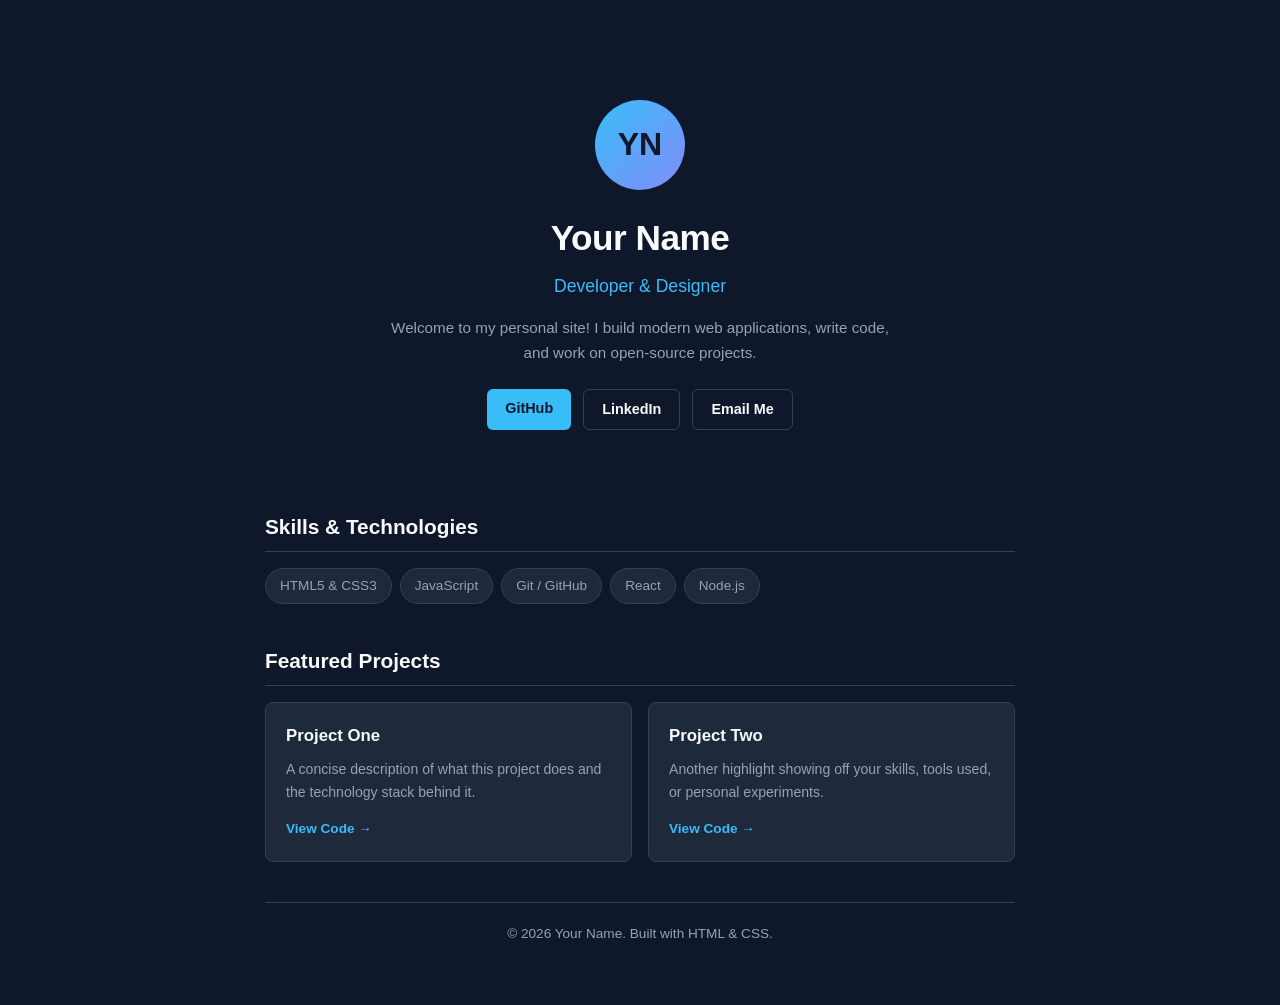
==== index.html @ 64de98b6 "Add initial HTML structure for personal website This file contains the complete HTML structure for a" ====
<!DOCTYPE html>
<html lang="en">
<head>
    <meta charset="UTF-8">
    <meta name="viewport" content="width=device-width, initial-scale=1.0">
    <title>Your Name | Personal Website</title>
    <style>
        /* Modern CSS Reset & Design Tokens */
        :root {
            --bg-color: #0f172a;
            --card-bg: #1e293b;
            --text-main: #f8fafc;
            --text-muted: #94a3b8;
            --accent: #38bdf8;
            --accent-hover: #0284c7;
            --border: #334155;
        }

        * {
            box-sizing: border-box;
            margin: 0;
            padding: 0;
        }

        body {
            font-family: -apple-system, BlinkMacSystemFont, 'Segoe UI', Roboto, Helvetica, Arial, sans-serif;
            background-color: var(--bg-color);
            color: var(--text-main);
            line-height: 1.6;
            padding: 20px;
        }

        .container {
            max-width: 750px;
            margin: 40px auto;
        }

        /* Hero Header */
        header {
            text-align: center;
            padding: 40px 0;
        }

        .avatar {
            width: 90px;
            height: 90px;
            border-radius: 50%;
            background: linear-gradient(135deg, #38bdf8, #818cf8);
            margin: 0 auto 20px;
            display: flex;
            align-items: center;
            justify-content: center;
            font-size: 32px;
            font-weight: bold;
            color: #0f172a;
        }

        h1 {
            font-size: 2.2rem;
            margin-bottom: 6px;
            letter-spacing: -0.5px;
        }

        .tagline {
            color: var(--accent);
            font-size: 1.1rem;
            margin-bottom: 16px;
            font-weight: 500;
        }

        .bio {
            color: var(--text-muted);
            max-width: 500px;
            margin: 0 auto 24px;
            font-size: 0.95rem;
        }

        .social-links {
            display: flex;
            gap: 12px;
            justify-content: center;
            margin-bottom: 40px;
        }

        .btn {
            display: inline-block;
            padding: 8px 18px;
            border-radius: 6px;
            text-decoration: none;
            font-weight: 600;
            font-size: 0.9rem;
            transition: all 0.2s ease;
        }

        .btn-primary {
            background-color: var(--accent);
            color: #0f172a;
        }

        .btn-primary:hover {
            background-color: var(--accent-hover);
        }

        .btn-outline {
            border: 1px solid var(--border);
            color: var(--text-main);
        }

        .btn-outline:hover {
            border-color: var(--accent);
            color: var(--accent);
        }

        /* Content Sections */
        section {
            margin-bottom: 40px;
        }

        h2 {
            font-size: 1.3rem;
            margin-bottom: 16px;
            border-bottom: 1px solid var(--border);
            padding-bottom: 8px;
            color: var(--text-main);
        }

        /* Skills Pill Layout */
        .skills-grid {
            display: flex;
            flex-wrap: wrap;
            gap: 8px;
        }

        .skill-pill {
            background-color: var(--card-bg);
            border: 1px solid var(--border);
            padding: 6px 14px;
            border-radius: 20px;
            font-size: 0.85rem;
            color: var(--text-muted);
        }

        /* Projects Grid */
        .projects-grid {
            display: grid;
            grid-template-columns: repeat(auto-fit, minmax(220px, 1fr));
            gap: 16px;
        }

        .project-card {
            background-color: var(--card-bg);
            border: 1px solid var(--border);
            border-radius: 8px;
            padding: 20px;
            transition: transform 0.2s ease;
        }

        .project-card:hover {
            transform: translateY(-2px);
            border-color: var(--accent);
        }

        .project-card h3 {
            font-size: 1.05rem;
            margin-bottom: 8px;
        }

        .project-card p {
            font-size: 0.88rem;
            color: var(--text-muted);
            margin-bottom: 12px;
        }

        .project-card a {
            color: var(--accent);
            text-decoration: none;
            font-size: 0.85rem;
            font-weight: 600;
        }

        /* Footer */
        footer {
            text-align: center;
            padding-top: 20px;
            border-top: 1px solid var(--border);
            color: var(--text-muted);
            font-size: 0.85rem;
        }
    </style>
</head>
<body>

    <div class="container">
        <!-- Header Section -->
        <header>
            <div class="avatar">YN</div>
            <h1>Your Name</h1>
            <p class="tagline">Developer & Designer</p>
            <p class="bio">Welcome to my personal site! I build modern web applications, write code, and work on open-source projects.</p>
            
            <div class="social-links">
                <a href="https://github.com/your-username" class="btn btn-primary" target="_blank">GitHub</a>
                <a href="https://linkedin.com/in/your-profile" class="btn btn-outline" target="_blank">LinkedIn</a>
                <a href="mailto:your.email@example.com" class="btn btn-outline">Email Me</a>
            </div>
        </header>

        <!-- Skills Section -->
        <section>
            <h2>Skills & Technologies</h2>
            <div class="skills-grid">
                <span class="skill-pill">HTML5 & CSS3</span>
                <span class="skill-pill">JavaScript</span>
                <span class="skill-pill">Git / GitHub</span>
                <span class="skill-pill">React</span>
                <span class="skill-pill">Node.js</span>
            </div>
        </section>

        <!-- Projects Section -->
        <section>
            <h2>Featured Projects</h2>
            <div class="projects-grid">
                <div class="project-card">
                    <h3>Project One</h3>
                    <p>A concise description of what this project does and the technology stack behind it.</p>
                    <a href="https://github.com" target="_blank">View Code &rarr;</a>
                </div>
                <div class="project-card">
                    <h3>Project Two</h3>
                    <p>Another highlight showing off your skills, tools used, or personal experiments.</p>
                    <a href="https://github.com" target="_blank">View Code &rarr;</a>
                </div>
            </div>
        </section>

        <!-- Footer -->
        <footer>
            <p>&copy; 2026 Your Name. Built with HTML & CSS.</p>
        </footer>
    </div>

</body>
</html>
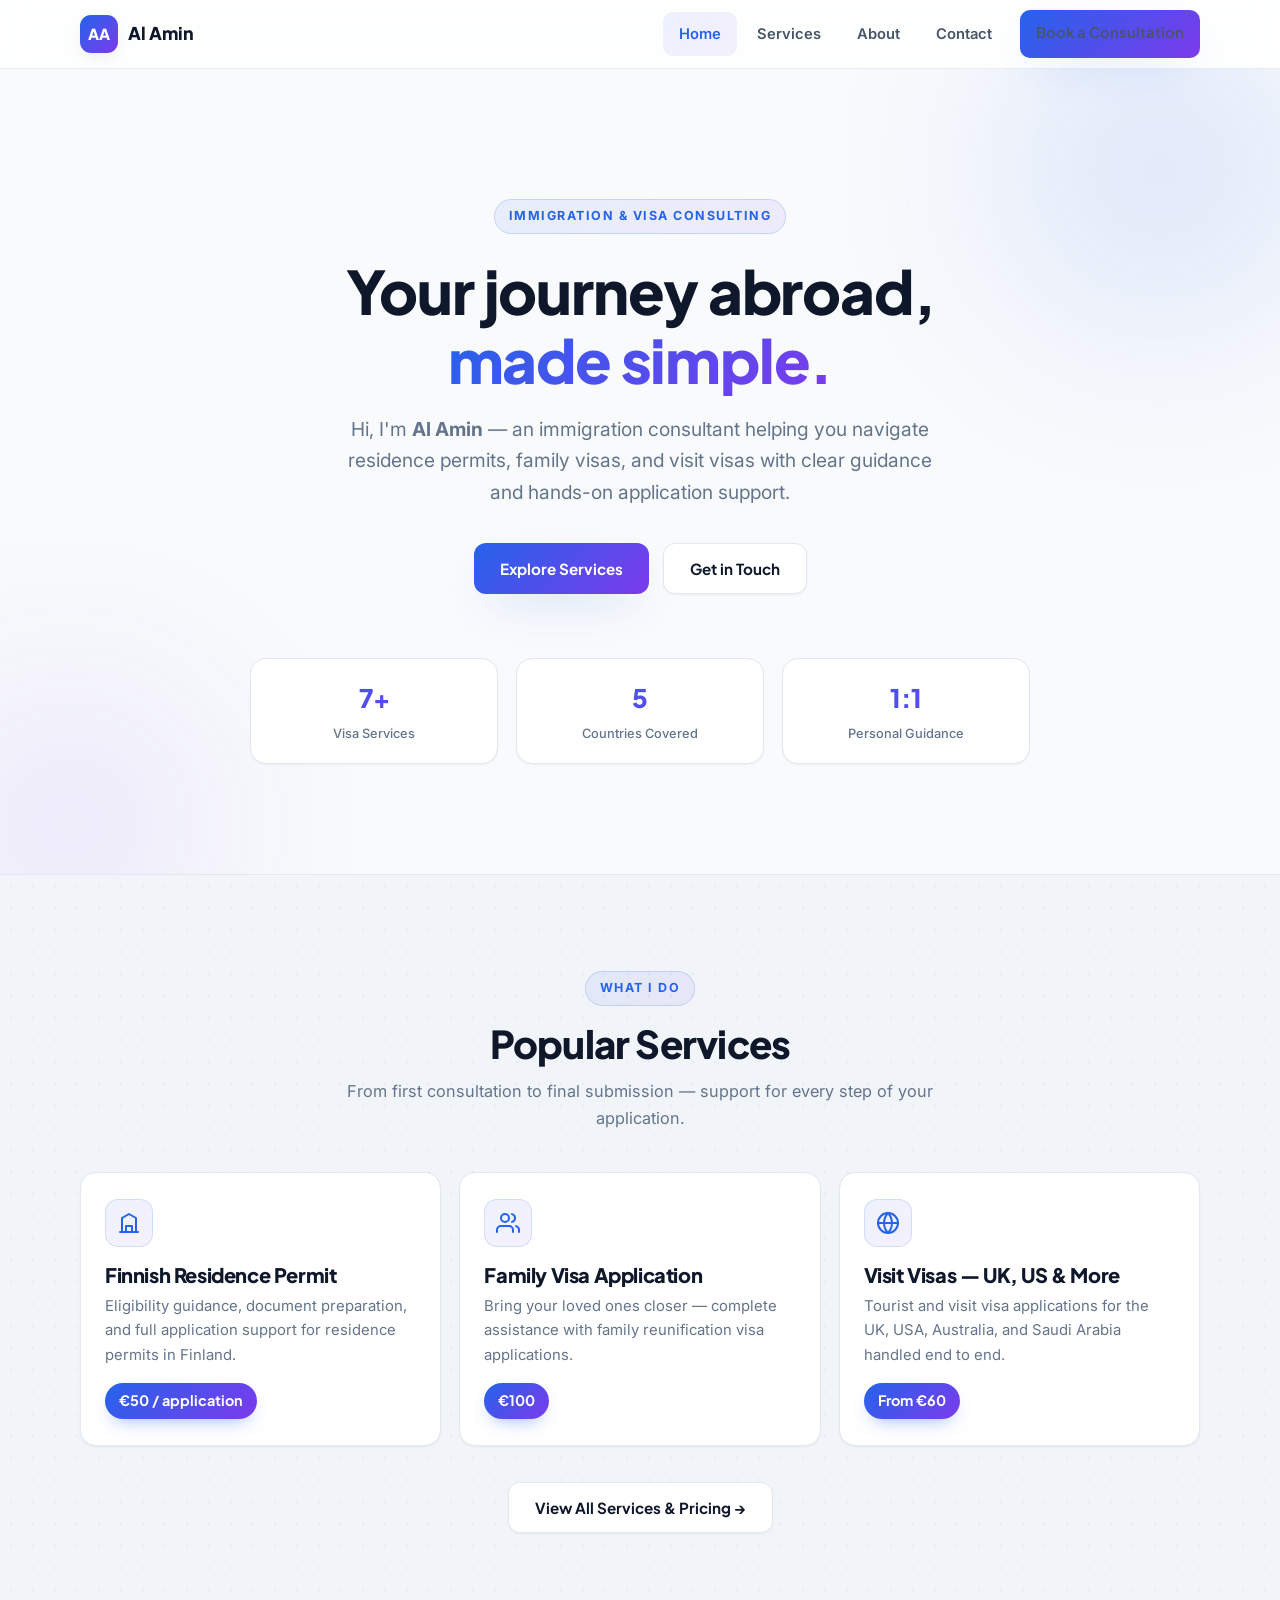
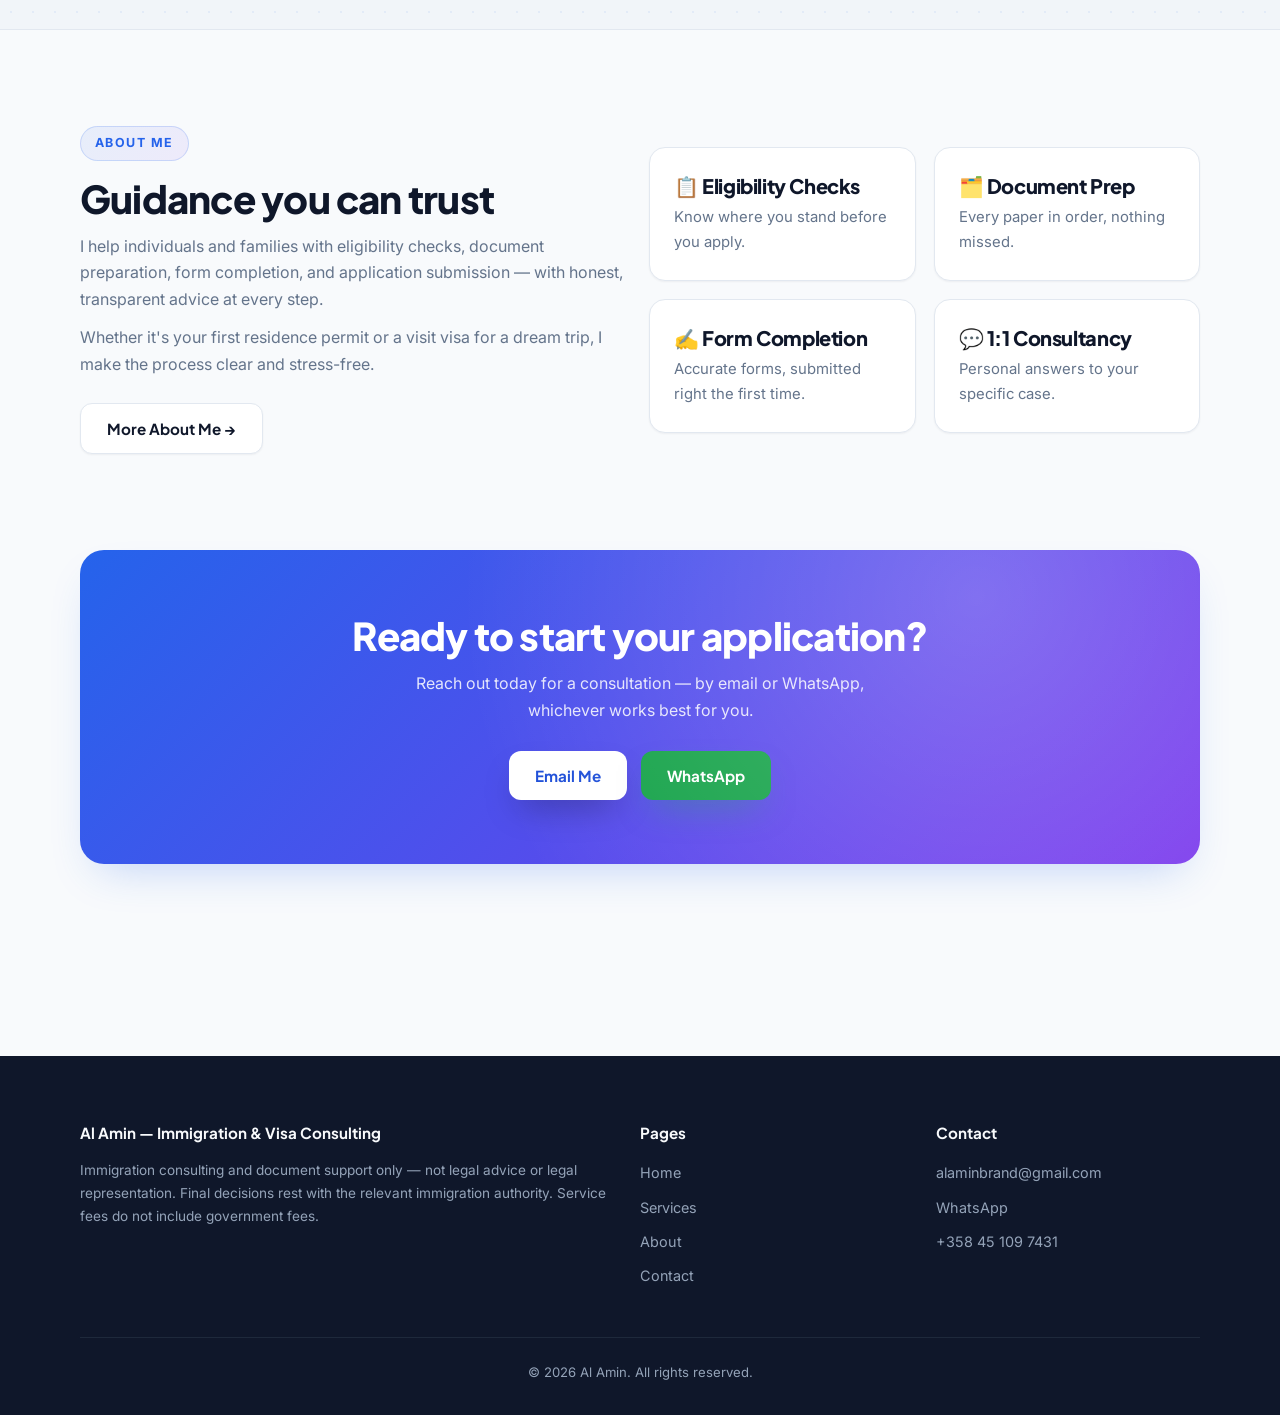
==== commit 7b6c9563: "Add contact and services pages with corresponding styles and script" ====
--- a/index.html
+++ b/index.html
@@ -3,242 +3,169 @@
 <head>
     <meta charset="UTF-8">
     <meta name="viewport" content="width=device-width, initial-scale=1.0">
-    <title>Your Name | Personal Website</title>
-    <style>
-        /* Modern CSS Reset & Design Tokens */
-        :root {
-            --bg-color: #0f172a;
-            --card-bg: #1e293b;
-            --text-main: #f8fafc;
-            --text-muted: #94a3b8;
-            --accent: #38bdf8;
-            --accent-hover: #0284c7;
-            --border: #334155;
-        }
-
-        * {
-            box-sizing: border-box;
-            margin: 0;
-            padding: 0;
-        }
-
-        body {
-            font-family: -apple-system, BlinkMacSystemFont, 'Segoe UI', Roboto, Helvetica, Arial, sans-serif;
-            background-color: var(--bg-color);
-            color: var(--text-main);
-            line-height: 1.6;
-            padding: 20px;
-        }
-
-        .container {
-            max-width: 750px;
-            margin: 40px auto;
-        }
-
-        /* Hero Header */
-        header {
-            text-align: center;
-            padding: 40px 0;
-        }
-
-        .avatar {
-            width: 90px;
-            height: 90px;
-            border-radius: 50%;
-            background: linear-gradient(135deg, #38bdf8, #818cf8);
-            margin: 0 auto 20px;
-            display: flex;
-            align-items: center;
-            justify-content: center;
-            font-size: 32px;
-            font-weight: bold;
-            color: #0f172a;
-        }
-
-        h1 {
-            font-size: 2.2rem;
-            margin-bottom: 6px;
-            letter-spacing: -0.5px;
-        }
-
-        .tagline {
-            color: var(--accent);
-            font-size: 1.1rem;
-            margin-bottom: 16px;
-            font-weight: 500;
-        }
-
-        .bio {
-            color: var(--text-muted);
-            max-width: 500px;
-            margin: 0 auto 24px;
-            font-size: 0.95rem;
-        }
-
-        .social-links {
-            display: flex;
-            gap: 12px;
-            justify-content: center;
-            margin-bottom: 40px;
-        }
-
-        .btn {
-            display: inline-block;
-            padding: 8px 18px;
-            border-radius: 6px;
-            text-decoration: none;
-            font-weight: 600;
-            font-size: 0.9rem;
-            transition: all 0.2s ease;
-        }
-
-        .btn-primary {
-            background-color: var(--accent);
-            color: #0f172a;
-        }
-
-        .btn-primary:hover {
-            background-color: var(--accent-hover);
-        }
-
-        .btn-outline {
-            border: 1px solid var(--border);
-            color: var(--text-main);
-        }
-
-        .btn-outline:hover {
-            border-color: var(--accent);
-            color: var(--accent);
-        }
-
-        /* Content Sections */
-        section {
-            margin-bottom: 40px;
-        }
-
-        h2 {
-            font-size: 1.3rem;
-            margin-bottom: 16px;
-            border-bottom: 1px solid var(--border);
-            padding-bottom: 8px;
-            color: var(--text-main);
-        }
-
-        /* Skills Pill Layout */
-        .skills-grid {
-            display: flex;
-            flex-wrap: wrap;
-            gap: 8px;
-        }
-
-        .skill-pill {
-            background-color: var(--card-bg);
-            border: 1px solid var(--border);
-            padding: 6px 14px;
-            border-radius: 20px;
-            font-size: 0.85rem;
-            color: var(--text-muted);
-        }
-
-        /* Projects Grid */
-        .projects-grid {
-            display: grid;
-            grid-template-columns: repeat(auto-fit, minmax(220px, 1fr));
-            gap: 16px;
-        }
-
-        .project-card {
-            background-color: var(--card-bg);
-            border: 1px solid var(--border);
-            border-radius: 8px;
-            padding: 20px;
-            transition: transform 0.2s ease;
-        }
-
-        .project-card:hover {
-            transform: translateY(-2px);
-            border-color: var(--accent);
-        }
-
-        .project-card h3 {
-            font-size: 1.05rem;
-            margin-bottom: 8px;
-        }
-
-        .project-card p {
-            font-size: 0.88rem;
-            color: var(--text-muted);
-            margin-bottom: 12px;
-        }
-
-        .project-card a {
-            color: var(--accent);
-            text-decoration: none;
-            font-size: 0.85rem;
-            font-weight: 600;
-        }
-
-        /* Footer */
-        footer {
-            text-align: center;
-            padding-top: 20px;
-            border-top: 1px solid var(--border);
-            color: var(--text-muted);
-            font-size: 0.85rem;
-        }
-    </style>
+    <title>Al Amin | Immigration & Visa Consultant</title>
+    <meta name="description" content="Al Amin — Immigration & visa consulting: Finnish residence permits, family visas, UK/US/Australia visit visas, Saudi eVisa, and expert immigration guidance.">
+    <link rel="preconnect" href="https://fonts.googleapis.com">
+    <link rel="preconnect" href="https://fonts.gstatic.com" crossorigin>
+    <link href="https://fonts.googleapis.com/css2?family=Inter:wght@400;500;600&family=Plus+Jakarta+Sans:wght@700;800&display=swap" rel="stylesheet">
+    <link rel="stylesheet" href="css/style.css">
 </head>
 <body>
 
-    <div class="container">
-        <!-- Header Section -->
-        <header>
-            <div class="avatar">YN</div>
-            <h1>Your Name</h1>
-            <p class="tagline">Developer & Designer</p>
-            <p class="bio">Welcome to my personal site! I build modern web applications, write code, and work on open-source projects.</p>
-            
-            <div class="social-links">
-                <a href="https://github.com/your-username" class="btn btn-primary" target="_blank">GitHub</a>
-                <a href="https://linkedin.com/in/your-profile" class="btn btn-outline" target="_blank">LinkedIn</a>
-                <a href="mailto:your.email@example.com" class="btn btn-outline">Email Me</a>
+    <!-- Navigation -->
+    <nav class="nav">
+        <div class="container nav-inner">
+            <a href="index.html" class="brand"><span class="brand-mark">AA</span> Al Amin</a>
+            <ul class="nav-links">
+                <li><a href="index.html" class="active">Home</a></li>
+                <li><a href="services.html">Services</a></li>
+                <li><a href="about.html">About</a></li>
+                <li><a href="contact.html">Contact</a></li>
+                <li class="nav-cta"><a href="contact.html" class="btn btn-primary">Book a Consultation</a></li>
+            </ul>
+            <button class="nav-toggle" aria-label="Toggle menu" aria-expanded="false">
+                <span></span><span></span><span></span>
+            </button>
+        </div>
+        <div class="mobile-menu">
+            <div class="container">
+                <ul>
+                    <li><a href="index.html" class="active">Home</a></li>
+                    <li><a href="services.html">Services</a></li>
+                    <li><a href="about.html">About</a></li>
+                    <li><a href="contact.html">Contact</a></li>
+                </ul>
             </div>
-        </header>
+        </div>
+    </nav>
 
-        <!-- Skills Section -->
-        <section>
-            <h2>Skills & Technologies</h2>
-            <div class="skills-grid">
-                <span class="skill-pill">HTML5 & CSS3</span>
-                <span class="skill-pill">JavaScript</span>
-                <span class="skill-pill">Git / GitHub</span>
-                <span class="skill-pill">React</span>
-                <span class="skill-pill">Node.js</span>
+    <!-- Hero -->
+    <header class="hero">
+        <div class="container hero-inner">
+            <span class="section-kicker">Immigration &amp; Visa Consulting</span>
+            <h1>Your journey abroad,<br><span class="grad-text">made simple.</span></h1>
+            <p class="lead">Hi, I'm <strong>Al Amin</strong> — an immigration consultant helping you navigate residence permits, family visas, and visit visas with clear guidance and hands-on application support.</p>
+            <div class="hero-actions">
+                <a href="services.html" class="btn btn-primary">Explore Services</a>
+                <a href="contact.html" class="btn btn-outline">Get in Touch</a>
             </div>
-        </section>
+            <div class="hero-stats">
+                <div class="stat"><strong>7+</strong><span>Visa Services</span></div>
+                <div class="stat"><strong>5</strong><span>Countries Covered</span></div>
+                <div class="stat"><strong>1:1</strong><span>Personal Guidance</span></div>
+            </div>
+        </div>
+    </header>
 
-        <!-- Projects Section -->
-        <section>
-            <h2>Featured Projects</h2>
-            <div class="projects-grid">
-                <div class="project-card">
-                    <h3>Project One</h3>
-                    <p>A concise description of what this project does and the technology stack behind it.</p>
-                    <a href="https://github.com" target="_blank">View Code &rarr;</a>
+    <!-- Services teaser -->
+    <section class="section-alt">
+        <div class="container">
+            <div class="section-head center reveal">
+                <span class="section-kicker">What I Do</span>
+                <h2>Popular Services</h2>
+                <p>From first consultation to final submission — support for every step of your application.</p>
+            </div>
+            <div class="grid grid-3">
+                <div class="card reveal">
+                    <div class="card-icon">
+                        <svg xmlns="http://www.w3.org/2000/svg" width="24" height="24" viewBox="0 0 24 24" fill="none" stroke="currentColor" stroke-width="2" stroke-linecap="round" stroke-linejoin="round"><path d="M3 21h18"/><path d="M5 21V7l7-4 7 4v14"/><path d="M9 21v-6h6v6"/></svg>
+                    </div>
+                    <h3>Finnish Residence Permit</h3>
+                    <p>Eligibility guidance, document preparation, and full application support for residence permits in Finland.</p>
+                    <span class="price-badge">€50 / application</span>
                 </div>
-                <div class="project-card">
-                    <h3>Project Two</h3>
-                    <p>Another highlight showing off your skills, tools used, or personal experiments.</p>
-                    <a href="https://github.com" target="_blank">View Code &rarr;</a>
+                <div class="card reveal">
+                    <div class="card-icon">
+                        <svg xmlns="http://www.w3.org/2000/svg" width="24" height="24" viewBox="0 0 24 24" fill="none" stroke="currentColor" stroke-width="2" stroke-linecap="round" stroke-linejoin="round"><path d="M17 21v-2a4 4 0 0 0-4-4H5a4 4 0 0 0-4 4v2"/><circle cx="9" cy="7" r="4"/><path d="M23 21v-2a4 4 0 0 0-3-3.87"/><path d="M16 3.13a4 4 0 0 1 0 7.75"/></svg>
+                    </div>
+                    <h3>Family Visa Application</h3>
+                    <p>Bring your loved ones closer — complete assistance with family reunification visa applications.</p>
+                    <span class="price-badge">€100</span>
+                </div>
+                <div class="card reveal">
+                    <div class="card-icon">
+                        <svg xmlns="http://www.w3.org/2000/svg" width="24" height="24" viewBox="0 0 24 24" fill="none" stroke="currentColor" stroke-width="2" stroke-linecap="round" stroke-linejoin="round"><circle cx="12" cy="12" r="10"/><path d="M2 12h20"/><path d="M12 2a15.3 15.3 0 0 1 4 10 15.3 15.3 0 0 1-4 10 15.3 15.3 0 0 1-4-10 15.3 15.3 0 0 1 4-10z"/></svg>
+                    </div>
+                    <h3>Visit Visas — UK, US &amp; More</h3>
+                    <p>Tourist and visit visa applications for the UK, USA, Australia, and Saudi Arabia handled end to end.</p>
+                    <span class="price-badge">From €60</span>
                 </div>
             </div>
-        </section>
+            <div class="view-all reveal">
+                <a href="services.html" class="btn btn-outline">View All Services &amp; Pricing →</a>
+            </div>
+        </div>
+    </section>
 
-        <!-- Footer -->
-        <footer>
-            <p>&copy; 2026 Your Name. Built with HTML & CSS.</p>
-        </footer>
-    </div>
+    <!-- About teaser -->
+    <section>
+        <div class="container">
+            <div class="grid grid-2 grid-center">
+                <div class="reveal">
+                    <span class="section-kicker">About Me</span>
+                    <h2>Guidance you can trust</h2>
+                    <p class="muted">I help individuals and families with eligibility checks, document preparation, form completion, and application submission — with honest, transparent advice at every step.</p>
+                    <p class="muted">Whether it's your first residence permit or a visit visa for a dream trip, I make the process clear and stress-free.</p>
+                    <div class="mt-26">
+                        <a href="about.html" class="btn btn-outline">More About Me →</a>
+                    </div>
+                </div>
+                <div class="grid grid-2 reveal">
+                    <div class="card"><h3>📋 Eligibility Checks</h3><p>Know where you stand before you apply.</p></div>
+                    <div class="card"><h3>🗂️ Document Prep</h3><p>Every paper in order, nothing missed.</p></div>
+                    <div class="card"><h3>✍️ Form Completion</h3><p>Accurate forms, submitted right the first time.</p></div>
+                    <div class="card"><h3>💬 1:1 Consultancy</h3><p>Personal answers to your specific case.</p></div>
+                </div>
+            </div>
+        </div>
+    </section>
 
+    <!-- CTA -->
+    <section class="section-flush-top">
+        <div class="container">
+            <div class="cta-band reveal">
+                <h2>Ready to start your application?</h2>
+                <p>Reach out today for a consultation — by email or WhatsApp, whichever works best for you.</p>
+                <div class="hero-actions">
+                    <a href="mailto:alaminbrand@gmail.com" class="btn btn-primary">Email Me</a>
+                    <a href="https://wa.me/358451097431" target="_blank" rel="noopener" class="btn btn-whatsapp">WhatsApp</a>
+                </div>
+            </div>
+        </div>
+    </section>
+
+    <!-- Footer -->
+    <footer>
+        <div class="container">
+            <div class="footer-grid">
+                <div>
+                    <h4>Al Amin — Immigration &amp; Visa Consulting</h4>
+                    <p>Immigration consulting and document support only — not legal advice or legal representation. Final decisions rest with the relevant immigration authority. Service fees do not include government fees.</p>
+                </div>
+                <div>
+                    <h4>Pages</h4>
+                    <ul>
+                        <li><a href="index.html">Home</a></li>
+                        <li><a href="services.html">Services</a></li>
+                        <li><a href="about.html">About</a></li>
+                        <li><a href="contact.html">Contact</a></li>
+                    </ul>
+                </div>
+                <div>
+                    <h4>Contact</h4>
+                    <ul>
+                        <li><a href="mailto:alaminbrand@gmail.com">alaminbrand@gmail.com</a></li>
+                        <li><a href="https://wa.me/358451097431" target="_blank" rel="noopener">WhatsApp</a></li>
+                        <li><a href="tel:+358451097431">+358 45 109 7431</a></li>
+                    </ul>
+                </div>
+            </div>
+            <div class="footer-bottom">
+                <p>&copy; 2026 Al Amin. All rights reserved.</p>
+            </div>
+        </div>
+    </footer>
+
+    <script src="js/main.js"></script>
 </body>
 </html>
--- a/css/style.css
+++ b/css/style.css
@@ -0,0 +1,548 @@
+/* ==========================================================================
+   Al Amin — Immigration & Visa Consulting
+   Premium light theme · mobile-first
+   ========================================================================== */
+
+:root {
+  --bg: #f8fafc;
+  --surface: #ffffff;
+  --ink: #0f172a;
+  --ink-soft: #475569;
+  --ink-muted: #64748b;
+  --line: #e2e8f0;
+  --brand: #2563eb;
+  --brand-dark: #1d4ed8;
+  --brand-ink: #1e3a8a;
+  --accent: #7c3aed;
+  --grad: linear-gradient(135deg, #2563eb 0%, #7c3aed 100%);
+  --grad-soft: linear-gradient(135deg, rgba(37, 99, 235, 0.08), rgba(124, 58, 237, 0.08));
+  --shadow-sm: 0 1px 2px rgba(15, 23, 42, 0.05);
+  --shadow-md: 0 6px 20px -6px rgba(15, 23, 42, 0.12);
+  --shadow-lg: 0 20px 45px -18px rgba(37, 99, 235, 0.28);
+  --radius: 16px;
+  --radius-lg: 24px;
+  --font-display: 'Plus Jakarta Sans', 'Segoe UI', sans-serif;
+  --font-body: 'Inter', 'Segoe UI', sans-serif;
+  --nav-h: 68px;
+}
+
+* { box-sizing: border-box; margin: 0; padding: 0; }
+
+html { scroll-behavior: smooth; }
+
+body {
+  font-family: var(--font-body);
+  background: var(--bg);
+  color: var(--ink);
+  line-height: 1.65;
+  -webkit-font-smoothing: antialiased;
+  overflow-x: hidden;
+}
+
+img, svg { display: block; max-width: 100%; }
+
+.container {
+  width: min(1120px, 100% - 40px);
+  margin-inline: auto;
+}
+
+/* --------------------------------------------------------------------------
+   Typography
+   -------------------------------------------------------------------------- */
+h1, h2, h3 {
+  font-family: var(--font-display);
+  font-weight: 800;
+  line-height: 1.15;
+  letter-spacing: -0.02em;
+}
+
+h1 { font-size: clamp(2.2rem, 6vw, 3.75rem); }
+h2 { font-size: clamp(1.6rem, 4vw, 2.4rem); }
+h3 { font-size: clamp(1.05rem, 2.5vw, 1.25rem); }
+
+.grad-text {
+  background: var(--grad);
+  -webkit-background-clip: text;
+  background-clip: text;
+  color: transparent;
+}
+
+.section-kicker {
+  display: inline-block;
+  font-size: 0.78rem;
+  font-weight: 700;
+  letter-spacing: 0.12em;
+  text-transform: uppercase;
+  color: var(--brand);
+  background: var(--grad-soft);
+  border: 1px solid rgba(37, 99, 235, 0.18);
+  padding: 6px 14px;
+  border-radius: 999px;
+  margin-bottom: 16px;
+}
+
+.section-head { max-width: 640px; margin-bottom: 40px; }
+.section-head p { color: var(--ink-muted); margin-top: 12px; font-size: 1.02rem; }
+.section-head.center { margin-inline: auto; text-align: center; }
+
+section { padding: clamp(56px, 9vw, 96px) 0; }
+
+/* Utilities */
+.muted { color: var(--ink-muted); margin-top: 12px; }
+.section-flush-top { padding-top: 0; }
+.footer-flush { margin-top: 0; }
+.hero-compact { padding-bottom: clamp(32px, 5vw, 56px); }
+.grid-center { align-items: center; }
+.grid-start { align-items: start; }
+.grid-narrow { max-width: 760px; margin-inline: auto; }
+.mt-18 { margin-top: 18px; }
+.mt-26 { margin-top: 26px; }
+.view-all { text-align: center; margin-top: 36px; }
+.pills-center { justify-content: center; }
+.fee-note { margin-top: 28px; color: var(--ink-muted); font-size: 0.9rem; text-align: center; }
+.card-icon-green { color: #16a34a; background: rgba(22, 163, 74, 0.08); border-color: rgba(22, 163, 74, 0.2); }
+
+/* --------------------------------------------------------------------------
+   Buttons
+   -------------------------------------------------------------------------- */
+.btn {
+  display: inline-flex;
+  align-items: center;
+  justify-content: center;
+  gap: 8px;
+  min-height: 48px;
+  padding: 12px 26px;
+  border-radius: 12px;
+  font-family: var(--font-display);
+  font-weight: 700;
+  font-size: 0.95rem;
+  text-decoration: none;
+  cursor: pointer;
+  border: none;
+  transition: transform 0.2s ease, box-shadow 0.2s ease, background 0.2s ease;
+}
+
+.btn-primary {
+  background: var(--grad);
+  color: #fff;
+  box-shadow: var(--shadow-lg);
+}
+.btn-primary:hover { transform: translateY(-2px); box-shadow: 0 24px 50px -16px rgba(37, 99, 235, 0.45); }
+
+.btn-outline {
+  background: var(--surface);
+  color: var(--ink);
+  border: 1.5px solid var(--line);
+  box-shadow: var(--shadow-sm);
+}
+.btn-outline:hover { border-color: var(--brand); color: var(--brand); transform: translateY(-2px); }
+
+.btn-whatsapp {
+  background: #16a34a;
+  color: #fff;
+  box-shadow: 0 16px 35px -14px rgba(22, 163, 74, 0.5);
+}
+.btn-whatsapp:hover { background: #15803d; transform: translateY(-2px); }
+
+/* --------------------------------------------------------------------------
+   Navigation — glassmorphism sticky
+   -------------------------------------------------------------------------- */
+.nav {
+  position: sticky;
+  top: 0;
+  z-index: 100;
+  background: rgba(255, 255, 255, 0.75);
+  -webkit-backdrop-filter: blur(14px);
+  backdrop-filter: blur(14px);
+  border-bottom: 1px solid rgba(226, 232, 240, 0.8);
+}
+
+.nav-inner {
+  display: flex;
+  align-items: center;
+  justify-content: space-between;
+  min-height: var(--nav-h);
+}
+
+.brand {
+  display: flex;
+  align-items: center;
+  gap: 10px;
+  text-decoration: none;
+  color: var(--ink);
+  font-family: var(--font-display);
+  font-weight: 800;
+  font-size: 1.1rem;
+}
+
+.brand-mark {
+  width: 38px;
+  height: 38px;
+  border-radius: 11px;
+  background: var(--grad);
+  color: #fff;
+  display: grid;
+  place-items: center;
+  font-size: 0.95rem;
+  font-weight: 800;
+  box-shadow: var(--shadow-md);
+}
+
+.nav-links {
+  display: none;
+  list-style: none;
+  gap: 4px;
+  align-items: center;
+}
+
+.nav-links a {
+  display: inline-block;
+  padding: 10px 16px;
+  border-radius: 10px;
+  text-decoration: none;
+  color: var(--ink-soft);
+  font-weight: 600;
+  font-size: 0.92rem;
+  transition: color 0.2s ease, background 0.2s ease;
+}
+
+.nav-links a:hover { color: var(--brand); background: var(--grad-soft); }
+.nav-links a.active { color: var(--brand); background: var(--grad-soft); }
+.nav-links .nav-cta { margin-left: 8px; }
+
+.nav-toggle {
+  display: inline-flex;
+  flex-direction: column;
+  justify-content: center;
+  gap: 5px;
+  width: 46px;
+  height: 46px;
+  padding: 12px;
+  background: none;
+  border: 1.5px solid var(--line);
+  border-radius: 12px;
+  cursor: pointer;
+}
+
+.nav-toggle span {
+  display: block;
+  height: 2px;
+  width: 100%;
+  background: var(--ink);
+  border-radius: 2px;
+  transition: transform 0.25s ease, opacity 0.25s ease;
+}
+
+.nav-toggle[aria-expanded="true"] span:nth-child(1) { transform: translateY(7px) rotate(45deg); }
+.nav-toggle[aria-expanded="true"] span:nth-child(2) { opacity: 0; }
+.nav-toggle[aria-expanded="true"] span:nth-child(3) { transform: translateY(-7px) rotate(-45deg); }
+
+/* Mobile menu */
+.mobile-menu {
+  display: none;
+  border-top: 1px solid var(--line);
+  background: rgba(255, 255, 255, 0.97);
+  -webkit-backdrop-filter: blur(14px);
+  backdrop-filter: blur(14px);
+  padding: 12px 0 20px;
+}
+.mobile-menu.open { display: block; }
+
+.mobile-menu ul { list-style: none; }
+
+.mobile-menu a {
+  display: block;
+  padding: 14px 20px;
+  border-radius: 12px;
+  text-decoration: none;
+  color: var(--ink-soft);
+  font-weight: 600;
+  font-size: 1rem;
+}
+.mobile-menu a:hover, .mobile-menu a.active { color: var(--brand); background: var(--grad-soft); }
+
+/* --------------------------------------------------------------------------
+   Hero — gradient blobs
+   -------------------------------------------------------------------------- */
+.hero {
+  position: relative;
+  padding: clamp(64px, 11vw, 130px) 0 clamp(56px, 9vw, 110px);
+  overflow: hidden;
+}
+
+.hero::before,
+.hero::after {
+  content: "";
+  position: absolute;
+  border-radius: 50%;
+  filter: blur(90px);
+  opacity: 0.55;
+  pointer-events: none;
+}
+
+.hero::before {
+  width: 480px; height: 480px;
+  background: radial-gradient(circle, rgba(37, 99, 235, 0.35), transparent 65%);
+  top: -140px; right: -120px;
+}
+
+.hero::after {
+  width: 420px; height: 420px;
+  background: radial-gradient(circle, rgba(124, 58, 237, 0.28), transparent 65%);
+  bottom: -160px; left: -140px;
+}
+
+.hero-inner { position: relative; z-index: 1; text-align: center; max-width: 780px; margin-inline: auto; }
+
+.hero .section-kicker { margin-bottom: 22px; }
+
+.hero p.lead {
+  color: var(--ink-muted);
+  font-size: clamp(1rem, 2.5vw, 1.2rem);
+  max-width: 620px;
+  margin: 20px auto 34px;
+}
+
+.hero-actions {
+  display: flex;
+  flex-wrap: wrap;
+  gap: 14px;
+  justify-content: center;
+}
+
+.hero-stats {
+  display: grid;
+  grid-template-columns: repeat(3, 1fr);
+  gap: 12px;
+  margin-top: clamp(40px, 7vw, 64px);
+}
+
+.stat {
+  background: var(--surface);
+  border: 1px solid var(--line);
+  border-radius: var(--radius);
+  padding: 18px 12px;
+  box-shadow: var(--shadow-sm);
+}
+
+.stat strong {
+  display: block;
+  font-family: var(--font-display);
+  font-size: clamp(1.2rem, 3.5vw, 1.6rem);
+  font-weight: 800;
+  background: var(--grad);
+  -webkit-background-clip: text;
+  background-clip: text;
+  color: transparent;
+}
+
+.stat span { font-size: 0.8rem; color: var(--ink-muted); font-weight: 500; }
+
+/* --------------------------------------------------------------------------
+   Cards
+   -------------------------------------------------------------------------- */
+.grid {
+  display: grid;
+  grid-template-columns: 1fr;
+  gap: 18px;
+}
+
+.card {
+  position: relative;
+  background: var(--surface);
+  border: 1px solid var(--line);
+  border-radius: var(--radius);
+  padding: 26px 24px;
+  box-shadow: var(--shadow-sm);
+  transition: transform 0.25s ease, box-shadow 0.25s ease, border-color 0.25s ease;
+}
+
+.card:hover {
+  transform: translateY(-5px);
+  box-shadow: var(--shadow-lg);
+  border-color: rgba(37, 99, 235, 0.35);
+}
+
+.card-icon {
+  width: 48px;
+  height: 48px;
+  border-radius: 13px;
+  background: var(--grad-soft);
+  border: 1px solid rgba(37, 99, 235, 0.15);
+  display: grid;
+  place-items: center;
+  margin-bottom: 16px;
+  color: var(--brand);
+}
+
+.card h3 { margin-bottom: 8px; }
+.card p { color: var(--ink-muted); font-size: 0.93rem; }
+
+.price-badge {
+  display: inline-block;
+  margin-top: 16px;
+  padding: 6px 14px;
+  border-radius: 999px;
+  background: var(--grad);
+  color: #fff;
+  font-family: var(--font-display);
+  font-weight: 700;
+  font-size: 0.9rem;
+  box-shadow: 0 8px 18px -8px rgba(37, 99, 235, 0.5);
+}
+
+/* Skills pills */
+.pills { display: flex; flex-wrap: wrap; gap: 10px; }
+
+.pill {
+  background: var(--surface);
+  border: 1px solid var(--line);
+  border-radius: 999px;
+  padding: 9px 18px;
+  font-size: 0.88rem;
+  font-weight: 600;
+  color: var(--ink-soft);
+  box-shadow: var(--shadow-sm);
+  transition: border-color 0.2s ease, color 0.2s ease, transform 0.2s ease;
+}
+.pill:hover { border-color: var(--brand); color: var(--brand); transform: translateY(-2px); }
+
+/* --------------------------------------------------------------------------
+   Section backgrounds
+   -------------------------------------------------------------------------- */
+.section-alt {
+  background:
+    radial-gradient(rgba(37, 99, 235, 0.07) 1px, transparent 1px);
+  background-size: 22px 22px;
+  background-color: #f1f5f9;
+  border-top: 1px solid var(--line);
+  border-bottom: 1px solid var(--line);
+}
+
+/* CTA band */
+.cta-band {
+  position: relative;
+  background: var(--grad);
+  border-radius: var(--radius-lg);
+  padding: clamp(36px, 6vw, 64px);
+  text-align: center;
+  color: #fff;
+  overflow: hidden;
+  box-shadow: var(--shadow-lg);
+}
+
+.cta-band::before {
+  content: "";
+  position: absolute;
+  inset: 0;
+  background: radial-gradient(circle at 80% 15%, rgba(255, 255, 255, 0.22), transparent 55%);
+  pointer-events: none;
+}
+
+.cta-band h2 { color: #fff; margin-bottom: 12px; }
+.cta-band p { color: rgba(255, 255, 255, 0.85); max-width: 520px; margin: 0 auto 28px; }
+
+.cta-band .btn-primary {
+  background: #fff;
+  color: var(--brand-dark);
+  box-shadow: 0 16px 35px -12px rgba(0, 0, 0, 0.35);
+}
+
+/* --------------------------------------------------------------------------
+   Contact cards
+   -------------------------------------------------------------------------- */
+.contact-card {
+  text-align: center;
+  padding: 36px 24px;
+}
+
+.contact-card .card-icon { margin-inline: auto; width: 56px; height: 56px; }
+.contact-card h3 { margin-top: 4px; }
+.contact-card p { margin: 6px 0 18px; word-break: break-word; }
+
+/* --------------------------------------------------------------------------
+   Disclaimer
+   -------------------------------------------------------------------------- */
+.disclaimer {
+  background: #fffbeb;
+  border: 1px solid #fde68a;
+  border-radius: var(--radius);
+  padding: 26px 24px;
+}
+
+.disclaimer h3 { display: flex; align-items: center; gap: 10px; color: #92400e; margin-bottom: 12px; }
+.disclaimer p { color: #78350f; font-size: 0.92rem; margin-bottom: 12px; }
+.disclaimer p:last-child { margin-bottom: 0; }
+
+/* --------------------------------------------------------------------------
+   Footer — dark navy
+   -------------------------------------------------------------------------- */
+footer {
+  background: #0f172a;
+  color: #94a3b8;
+  padding: clamp(40px, 7vw, 64px) 0 32px;
+  margin-top: clamp(56px, 9vw, 96px);
+}
+
+.footer-grid {
+  display: grid;
+  grid-template-columns: 1fr;
+  gap: 32px;
+  margin-bottom: 40px;
+}
+
+.footer-grid h4 {
+  color: #f8fafc;
+  font-family: var(--font-display);
+  font-size: 0.95rem;
+  margin-bottom: 14px;
+}
+
+.footer-grid ul { list-style: none; }
+.footer-grid li { margin-bottom: 8px; }
+.footer-grid a { color: #94a3b8; text-decoration: none; font-size: 0.9rem; transition: color 0.2s ease; }
+.footer-grid a:hover { color: #38bdf8; }
+.footer-grid p { font-size: 0.85rem; line-height: 1.7; }
+
+.footer-bottom {
+  border-top: 1px solid #1e293b;
+  padding-top: 24px;
+  font-size: 0.82rem;
+  text-align: center;
+}
+
+/* --------------------------------------------------------------------------
+   Scroll reveal
+   -------------------------------------------------------------------------- */
+.reveal {
+  opacity: 0;
+  transform: translateY(26px);
+  transition: opacity 0.6s ease, transform 0.6s ease;
+}
+.reveal.visible { opacity: 1; transform: none; }
+
+@media (prefers-reduced-motion: reduce) {
+  html { scroll-behavior: auto; }
+  *, *::before, *::after { transition: none !important; animation: none !important; }
+  .reveal { opacity: 1; transform: none; }
+}
+
+/* --------------------------------------------------------------------------
+   Breakpoints
+   -------------------------------------------------------------------------- */
+@media (min-width: 640px) {
+  .grid-2 { grid-template-columns: repeat(2, 1fr); }
+}
+
+@media (min-width: 768px) {
+  .grid-3 { grid-template-columns: repeat(2, 1fr); }
+  .hero-stats { gap: 18px; }
+}
+
+@media (min-width: 1024px) {
+  .nav-links { display: flex; }
+  .nav-toggle { display: none; }
+  .mobile-menu { display: none !important; }
+  .grid-3 { grid-template-columns: repeat(3, 1fr); }
+  .footer-grid { grid-template-columns: 2fr 1fr 1fr; }
+}
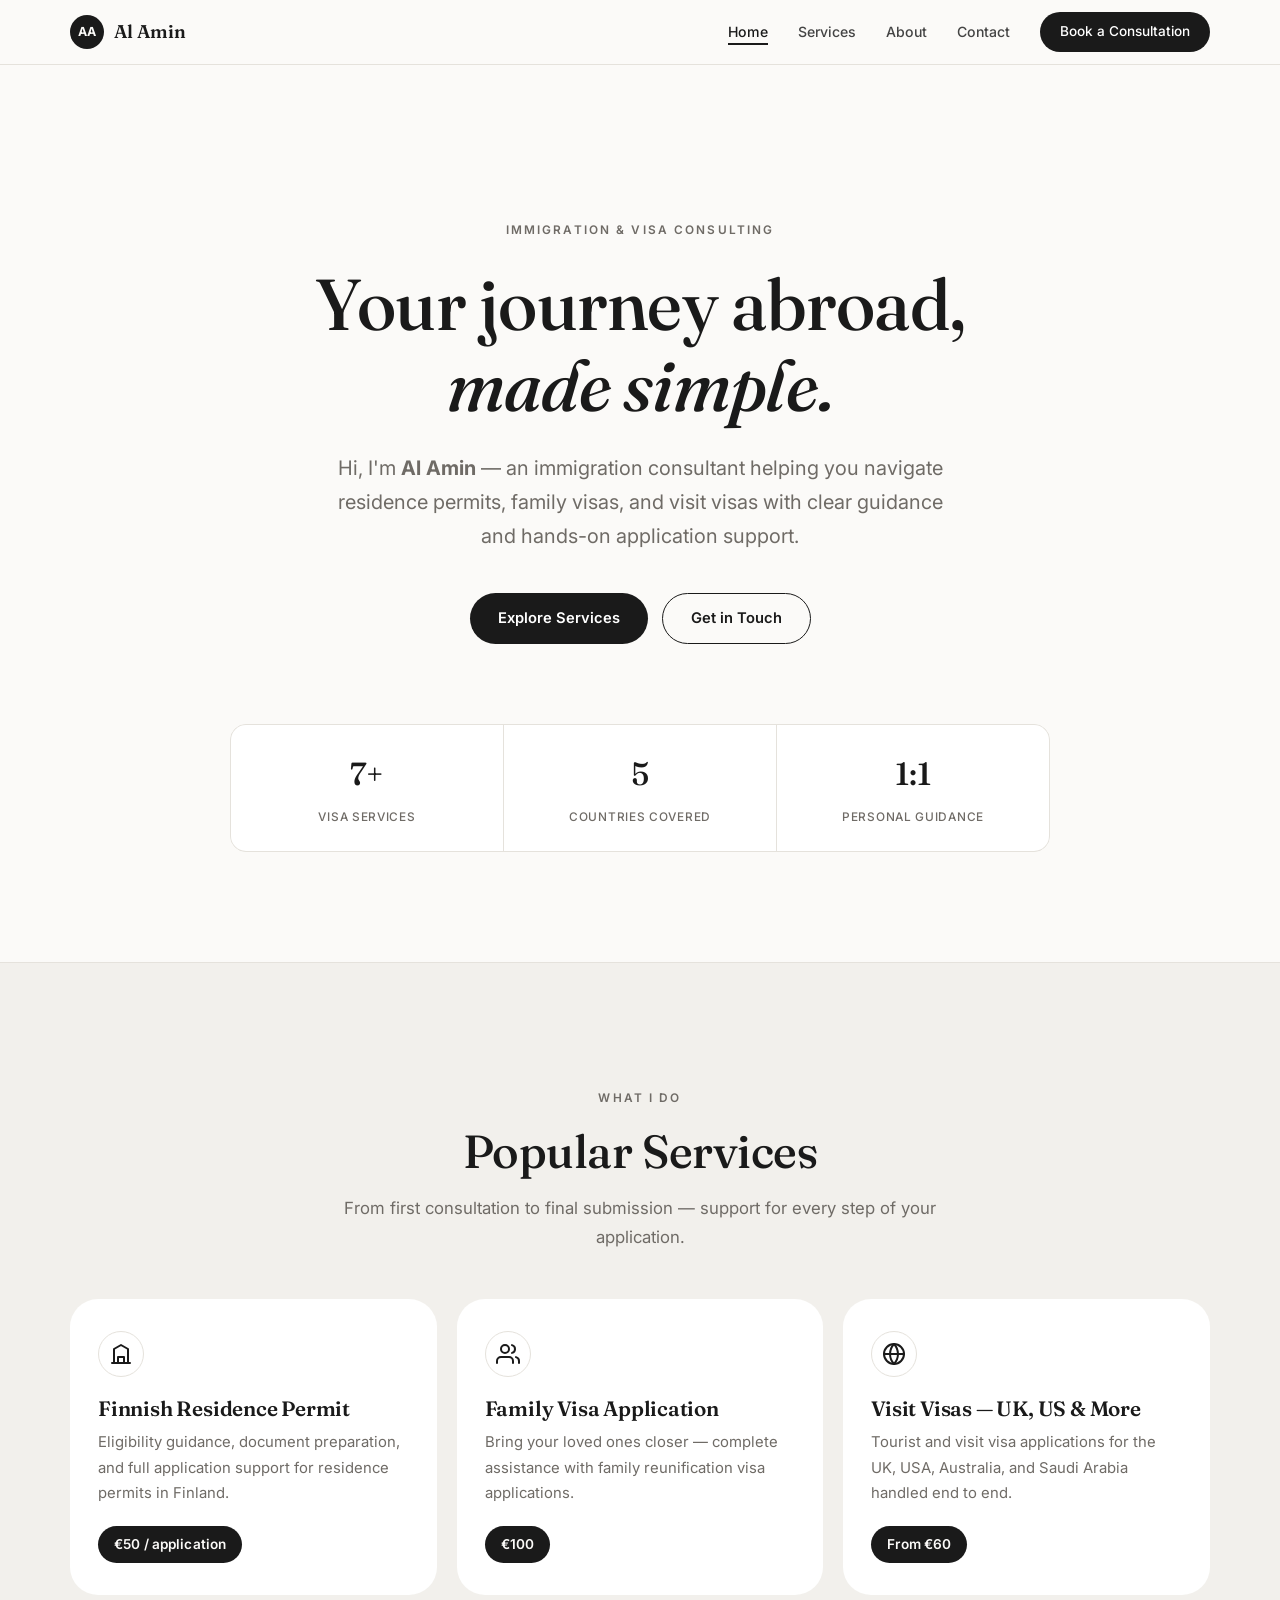
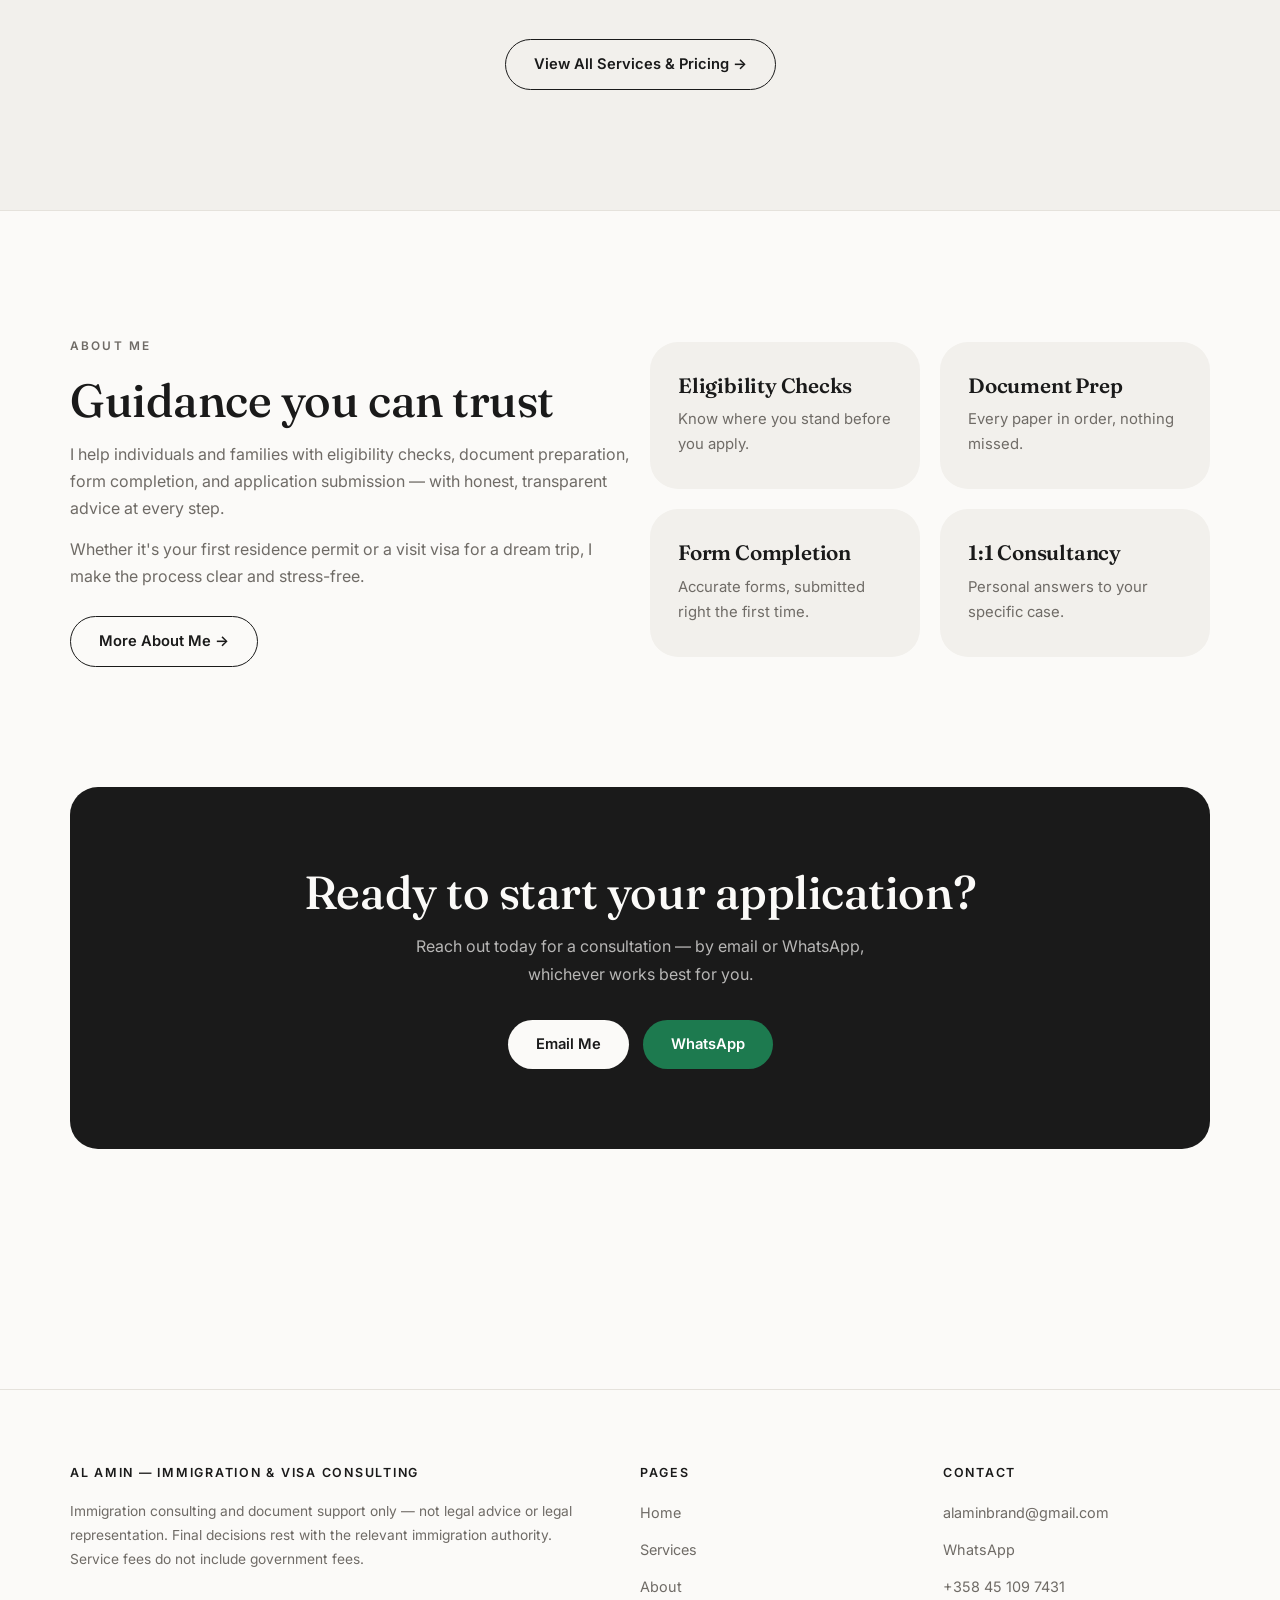
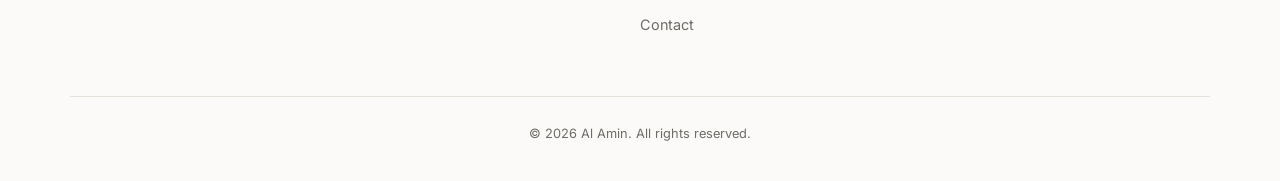
==== commit 9b50d368: "Update font styles and improve text clarity across multiple pages" ====
--- a/index.html
+++ b/index.html
@@ -7,7 +7,7 @@
     <meta name="description" content="Al Amin — Immigration & visa consulting: Finnish residence permits, family visas, UK/US/Australia visit visas, Saudi eVisa, and expert immigration guidance.">
     <link rel="preconnect" href="https://fonts.googleapis.com">
     <link rel="preconnect" href="https://fonts.gstatic.com" crossorigin>
-    <link href="https://fonts.googleapis.com/css2?family=Inter:wght@400;500;600&family=Plus+Jakarta+Sans:wght@700;800&display=swap" rel="stylesheet">
+    <link href="https://fonts.googleapis.com/css2?family=Inter:wght@400;500;600&family=Fraunces:ital,opsz,wght@0,9..144,500;0,9..144,600;1,9..144,500&display=swap" rel="stylesheet">
     <link rel="stylesheet" href="css/style.css">
 </head>
 <body>
@@ -111,10 +111,10 @@
                     </div>
                 </div>
                 <div class="grid grid-2 reveal">
-                    <div class="card"><h3>📋 Eligibility Checks</h3><p>Know where you stand before you apply.</p></div>
-                    <div class="card"><h3>🗂️ Document Prep</h3><p>Every paper in order, nothing missed.</p></div>
-                    <div class="card"><h3>✍️ Form Completion</h3><p>Accurate forms, submitted right the first time.</p></div>
-                    <div class="card"><h3>💬 1:1 Consultancy</h3><p>Personal answers to your specific case.</p></div>
+                    <div class="card"><h3>Eligibility Checks</h3><p>Know where you stand before you apply.</p></div>
+                    <div class="card"><h3>Document Prep</h3><p>Every paper in order, nothing missed.</p></div>
+                    <div class="card"><h3>Form Completion</h3><p>Accurate forms, submitted right the first time.</p></div>
+                    <div class="card"><h3>1:1 Consultancy</h3><p>Personal answers to your specific case.</p></div>
                 </div>
             </div>
         </div>
--- a/css/style.css
+++ b/css/style.css
@@ -1,29 +1,24 @@
 /* ==========================================================================
    Al Amin — Immigration & Visa Consulting
-   Premium light theme · mobile-first
+   Paper-minimal editorial theme (reMarkable-inspired) · mobile-first
    ========================================================================== */
 
 :root {
-  --bg: #f8fafc;
+  --bg: #fbfaf8;
   --surface: #ffffff;
-  --ink: #0f172a;
-  --ink-soft: #475569;
-  --ink-muted: #64748b;
-  --line: #e2e8f0;
-  --brand: #2563eb;
-  --brand-dark: #1d4ed8;
-  --brand-ink: #1e3a8a;
-  --accent: #7c3aed;
-  --grad: linear-gradient(135deg, #2563eb 0%, #7c3aed 100%);
-  --grad-soft: linear-gradient(135deg, rgba(37, 99, 235, 0.08), rgba(124, 58, 237, 0.08));
-  --shadow-sm: 0 1px 2px rgba(15, 23, 42, 0.05);
-  --shadow-md: 0 6px 20px -6px rgba(15, 23, 42, 0.12);
-  --shadow-lg: 0 20px 45px -18px rgba(37, 99, 235, 0.28);
+  --panel: #f2f0ec;
+  --panel-hover: #ecece4;
+  --ink: #1a1a1a;
+  --ink-soft: #444444;
+  --ink-muted: #6f6b66;
+  --line: #e5e2dc;
+  --accent-green: #1d7a4f;
+  --shadow-md: 0 10px 30px -12px rgba(26, 26, 26, 0.12);
   --radius: 16px;
-  --radius-lg: 24px;
-  --font-display: 'Plus Jakarta Sans', 'Segoe UI', sans-serif;
+  --radius-lg: 28px;
+  --font-display: 'Fraunces', Georgia, serif;
   --font-body: 'Inter', 'Segoe UI', sans-serif;
-  --nav-h: 68px;
+  --nav-h: 64px;
 }
 
 * { box-sizing: border-box; margin: 0; padding: 0; }
@@ -34,7 +29,7 @@
   font-family: var(--font-body);
   background: var(--bg);
   color: var(--ink);
-  line-height: 1.65;
+  line-height: 1.7;
   -webkit-font-smoothing: antialiased;
   overflow-x: hidden;
 }
@@ -42,53 +37,48 @@
 img, svg { display: block; max-width: 100%; }
 
 .container {
-  width: min(1120px, 100% - 40px);
+  width: min(1140px, 100% - 40px);
   margin-inline: auto;
 }
 
 /* --------------------------------------------------------------------------
-   Typography
+   Typography — editorial serif headlines, quiet body
    -------------------------------------------------------------------------- */
 h1, h2, h3 {
   font-family: var(--font-display);
-  font-weight: 800;
-  line-height: 1.15;
-  letter-spacing: -0.02em;
-}
-
-h1 { font-size: clamp(2.2rem, 6vw, 3.75rem); }
-h2 { font-size: clamp(1.6rem, 4vw, 2.4rem); }
-h3 { font-size: clamp(1.05rem, 2.5vw, 1.25rem); }
+  font-weight: 500;
+  line-height: 1.12;
+  letter-spacing: -0.01em;
+}
+
+h1 { font-size: clamp(2.5rem, 7vw, 4.5rem); }
+h2 { font-size: clamp(1.8rem, 4.5vw, 2.9rem); }
+h3 { font-size: clamp(1.1rem, 2.5vw, 1.3rem); font-weight: 600; }
 
 .grad-text {
-  background: var(--grad);
-  -webkit-background-clip: text;
-  background-clip: text;
-  color: transparent;
+  font-style: italic;
+  color: var(--ink);
 }
 
 .section-kicker {
   display: inline-block;
-  font-size: 0.78rem;
-  font-weight: 700;
-  letter-spacing: 0.12em;
+  font-family: var(--font-body);
+  font-size: 0.74rem;
+  font-weight: 600;
+  letter-spacing: 0.18em;
   text-transform: uppercase;
-  color: var(--brand);
-  background: var(--grad-soft);
-  border: 1px solid rgba(37, 99, 235, 0.18);
-  padding: 6px 14px;
-  border-radius: 999px;
-  margin-bottom: 16px;
-}
-
-.section-head { max-width: 640px; margin-bottom: 40px; }
-.section-head p { color: var(--ink-muted); margin-top: 12px; font-size: 1.02rem; }
+  color: var(--ink-muted);
+  margin-bottom: 18px;
+}
+
+.section-head { max-width: 640px; margin-bottom: 48px; }
+.section-head p { color: var(--ink-muted); margin-top: 16px; font-size: 1.05rem; }
 .section-head.center { margin-inline: auto; text-align: center; }
 
-section { padding: clamp(56px, 9vw, 96px) 0; }
+section { padding: clamp(64px, 10vw, 120px) 0; }
 
 /* Utilities */
-.muted { color: var(--ink-muted); margin-top: 12px; }
+.muted { color: var(--ink-muted); margin-top: 14px; }
 .section-flush-top { padding-top: 0; }
 .footer-flush { margin-top: 0; }
 .hero-compact { padding-bottom: clamp(32px, 5vw, 56px); }
@@ -97,13 +87,13 @@
 .grid-narrow { max-width: 760px; margin-inline: auto; }
 .mt-18 { margin-top: 18px; }
 .mt-26 { margin-top: 26px; }
-.view-all { text-align: center; margin-top: 36px; }
+.view-all { text-align: center; margin-top: 44px; }
 .pills-center { justify-content: center; }
-.fee-note { margin-top: 28px; color: var(--ink-muted); font-size: 0.9rem; text-align: center; }
-.card-icon-green { color: #16a34a; background: rgba(22, 163, 74, 0.08); border-color: rgba(22, 163, 74, 0.2); }
-
-/* --------------------------------------------------------------------------
-   Buttons
+.fee-note { margin-top: 32px; color: var(--ink-muted); font-size: 0.9rem; text-align: center; }
+.card-icon-green { color: var(--accent-green); }
+
+/* --------------------------------------------------------------------------
+   Buttons — quiet pills
    -------------------------------------------------------------------------- */
 .btn {
   display: inline-flex;
@@ -111,50 +101,47 @@
   justify-content: center;
   gap: 8px;
   min-height: 48px;
-  padding: 12px 26px;
-  border-radius: 12px;
-  font-family: var(--font-display);
-  font-weight: 700;
-  font-size: 0.95rem;
+  padding: 12px 28px;
+  border-radius: 999px;
+  font-family: var(--font-body);
+  font-weight: 600;
+  font-size: 0.92rem;
   text-decoration: none;
   cursor: pointer;
   border: none;
-  transition: transform 0.2s ease, box-shadow 0.2s ease, background 0.2s ease;
+  transition: background 0.2s ease, color 0.2s ease, border-color 0.2s ease, opacity 0.2s ease;
 }
 
 .btn-primary {
-  background: var(--grad);
+  background: var(--ink);
   color: #fff;
-  box-shadow: var(--shadow-lg);
-}
-.btn-primary:hover { transform: translateY(-2px); box-shadow: 0 24px 50px -16px rgba(37, 99, 235, 0.45); }
+}
+.btn-primary:hover { background: #000; }
 
 .btn-outline {
-  background: var(--surface);
-  color: var(--ink);
-  border: 1.5px solid var(--line);
-  box-shadow: var(--shadow-sm);
-}
-.btn-outline:hover { border-color: var(--brand); color: var(--brand); transform: translateY(-2px); }
+  background: transparent;
+  color: var(--ink);
+  border: 1px solid var(--ink);
+}
+.btn-outline:hover { background: var(--ink); color: #fff; }
 
 .btn-whatsapp {
-  background: #16a34a;
+  background: var(--accent-green);
   color: #fff;
-  box-shadow: 0 16px 35px -14px rgba(22, 163, 74, 0.5);
-}
-.btn-whatsapp:hover { background: #15803d; transform: translateY(-2px); }
-
-/* --------------------------------------------------------------------------
-   Navigation — glassmorphism sticky
+}
+.btn-whatsapp:hover { background: #155e3d; }
+
+/* --------------------------------------------------------------------------
+   Navigation — thin, clean, paper-white
    -------------------------------------------------------------------------- */
 .nav {
   position: sticky;
   top: 0;
   z-index: 100;
-  background: rgba(255, 255, 255, 0.75);
-  -webkit-backdrop-filter: blur(14px);
-  backdrop-filter: blur(14px);
-  border-bottom: 1px solid rgba(226, 232, 240, 0.8);
+  background: rgba(251, 250, 248, 0.92);
+  -webkit-backdrop-filter: blur(8px);
+  backdrop-filter: blur(8px);
+  border-bottom: 1px solid var(--line);
 }
 
 .nav-inner {
@@ -171,44 +158,51 @@
   text-decoration: none;
   color: var(--ink);
   font-family: var(--font-display);
-  font-weight: 800;
-  font-size: 1.1rem;
+  font-weight: 600;
+  font-size: 1.15rem;
 }
 
 .brand-mark {
-  width: 38px;
-  height: 38px;
-  border-radius: 11px;
-  background: var(--grad);
-  color: #fff;
+  width: 34px;
+  height: 34px;
+  border-radius: 50%;
+  background: var(--ink);
+  color: var(--bg);
   display: grid;
   place-items: center;
-  font-size: 0.95rem;
-  font-weight: 800;
-  box-shadow: var(--shadow-md);
+  font-family: var(--font-body);
+  font-size: 0.78rem;
+  font-weight: 700;
+  letter-spacing: 0.02em;
 }
 
 .nav-links {
   display: none;
   list-style: none;
-  gap: 4px;
+  gap: 2px;
   align-items: center;
 }
 
 .nav-links a {
   display: inline-block;
-  padding: 10px 16px;
-  border-radius: 10px;
+  padding: 8px 14px;
   text-decoration: none;
   color: var(--ink-soft);
-  font-weight: 600;
-  font-size: 0.92rem;
-  transition: color 0.2s ease, background 0.2s ease;
-}
-
-.nav-links a:hover { color: var(--brand); background: var(--grad-soft); }
-.nav-links a.active { color: var(--brand); background: var(--grad-soft); }
-.nav-links .nav-cta { margin-left: 8px; }
+  font-weight: 500;
+  font-size: 0.88rem;
+  border-radius: 999px;
+  transition: color 0.2s ease;
+}
+
+.nav-links a:hover { color: var(--ink); }
+.nav-links a.active {
+  color: var(--ink);
+  text-decoration: underline;
+  text-underline-offset: 6px;
+  text-decoration-thickness: 1.5px;
+}
+.nav-links .nav-cta { margin-left: 14px; }
+.nav-links .nav-cta a.btn { color: #fff; min-height: 40px; padding: 8px 20px; font-size: 0.85rem; }
 
 .nav-toggle {
   display: inline-flex;
@@ -217,33 +211,31 @@
   gap: 5px;
   width: 46px;
   height: 46px;
-  padding: 12px;
+  padding: 13px;
   background: none;
-  border: 1.5px solid var(--line);
-  border-radius: 12px;
+  border: 1px solid var(--line);
+  border-radius: 999px;
   cursor: pointer;
 }
 
 .nav-toggle span {
   display: block;
-  height: 2px;
+  height: 1.5px;
   width: 100%;
   background: var(--ink);
   border-radius: 2px;
   transition: transform 0.25s ease, opacity 0.25s ease;
 }
 
-.nav-toggle[aria-expanded="true"] span:nth-child(1) { transform: translateY(7px) rotate(45deg); }
+.nav-toggle[aria-expanded="true"] span:nth-child(1) { transform: translateY(6.5px) rotate(45deg); }
 .nav-toggle[aria-expanded="true"] span:nth-child(2) { opacity: 0; }
-.nav-toggle[aria-expanded="true"] span:nth-child(3) { transform: translateY(-7px) rotate(-45deg); }
+.nav-toggle[aria-expanded="true"] span:nth-child(3) { transform: translateY(-6.5px) rotate(-45deg); }
 
 /* Mobile menu */
 .mobile-menu {
   display: none;
   border-top: 1px solid var(--line);
-  background: rgba(255, 255, 255, 0.97);
-  -webkit-backdrop-filter: blur(14px);
-  backdrop-filter: blur(14px);
+  background: var(--bg);
   padding: 12px 0 20px;
 }
 .mobile-menu.open { display: block; }
@@ -252,55 +244,32 @@
 
 .mobile-menu a {
   display: block;
-  padding: 14px 20px;
-  border-radius: 12px;
+  padding: 14px 8px;
   text-decoration: none;
   color: var(--ink-soft);
-  font-weight: 600;
+  font-weight: 500;
   font-size: 1rem;
-}
-.mobile-menu a:hover, .mobile-menu a.active { color: var(--brand); background: var(--grad-soft); }
-
-/* --------------------------------------------------------------------------
-   Hero — gradient blobs
+  border-bottom: 1px solid var(--line);
+}
+.mobile-menu a:hover, .mobile-menu a.active { color: var(--ink); }
+
+/* --------------------------------------------------------------------------
+   Hero — calm, editorial, centered
    -------------------------------------------------------------------------- */
 .hero {
   position: relative;
-  padding: clamp(64px, 11vw, 130px) 0 clamp(56px, 9vw, 110px);
-  overflow: hidden;
-}
-
-.hero::before,
-.hero::after {
-  content: "";
-  position: absolute;
-  border-radius: 50%;
-  filter: blur(90px);
-  opacity: 0.55;
-  pointer-events: none;
-}
-
-.hero::before {
-  width: 480px; height: 480px;
-  background: radial-gradient(circle, rgba(37, 99, 235, 0.35), transparent 65%);
-  top: -140px; right: -120px;
-}
-
-.hero::after {
-  width: 420px; height: 420px;
-  background: radial-gradient(circle, rgba(124, 58, 237, 0.28), transparent 65%);
-  bottom: -160px; left: -140px;
-}
-
-.hero-inner { position: relative; z-index: 1; text-align: center; max-width: 780px; margin-inline: auto; }
-
-.hero .section-kicker { margin-bottom: 22px; }
+  padding: clamp(72px, 12vw, 150px) 0 clamp(56px, 9vw, 110px);
+}
+
+.hero-inner { text-align: center; max-width: 820px; margin-inline: auto; }
+
+.hero .section-kicker { margin-bottom: 24px; }
 
 .hero p.lead {
   color: var(--ink-muted);
-  font-size: clamp(1rem, 2.5vw, 1.2rem);
-  max-width: 620px;
-  margin: 20px auto 34px;
+  font-size: clamp(1.02rem, 2.5vw, 1.25rem);
+  max-width: 640px;
+  margin: 26px auto 40px;
 }
 
 .hero-actions {
@@ -313,211 +282,205 @@
 .hero-stats {
   display: grid;
   grid-template-columns: repeat(3, 1fr);
-  gap: 12px;
-  margin-top: clamp(40px, 7vw, 64px);
+  gap: 1px;
+  margin-top: clamp(48px, 8vw, 80px);
+  background: var(--line);
+  border: 1px solid var(--line);
+  border-radius: var(--radius);
+  overflow: hidden;
 }
 
 .stat {
   background: var(--surface);
-  border: 1px solid var(--line);
-  border-radius: var(--radius);
-  padding: 18px 12px;
-  box-shadow: var(--shadow-sm);
+  padding: 22px 12px;
 }
 
 .stat strong {
   display: block;
   font-family: var(--font-display);
-  font-size: clamp(1.2rem, 3.5vw, 1.6rem);
-  font-weight: 800;
-  background: var(--grad);
-  -webkit-background-clip: text;
-  background-clip: text;
-  color: transparent;
-}
-
-.stat span { font-size: 0.8rem; color: var(--ink-muted); font-weight: 500; }
-
-/* --------------------------------------------------------------------------
-   Cards
+  font-size: clamp(1.4rem, 4vw, 2rem);
+  font-weight: 500;
+  color: var(--ink);
+}
+
+.stat span {
+  font-size: 0.74rem;
+  color: var(--ink-muted);
+  font-weight: 500;
+  letter-spacing: 0.06em;
+  text-transform: uppercase;
+}
+
+/* --------------------------------------------------------------------------
+   Cards — flat, warm gray panels
    -------------------------------------------------------------------------- */
 .grid {
   display: grid;
   grid-template-columns: 1fr;
-  gap: 18px;
+  gap: 20px;
 }
 
 .card {
   position: relative;
+  background: var(--panel);
+  border-radius: var(--radius-lg);
+  padding: 32px 28px;
+  transition: background 0.25s ease, transform 0.25s ease, box-shadow 0.25s ease;
+}
+
+.card:hover {
+  background: var(--panel-hover);
+  transform: translateY(-3px);
+}
+
+.card-icon {
+  width: 46px;
+  height: 46px;
+  border-radius: 50%;
   background: var(--surface);
   border: 1px solid var(--line);
-  border-radius: var(--radius);
-  padding: 26px 24px;
-  box-shadow: var(--shadow-sm);
-  transition: transform 0.25s ease, box-shadow 0.25s ease, border-color 0.25s ease;
-}
-
-.card:hover {
-  transform: translateY(-5px);
-  box-shadow: var(--shadow-lg);
-  border-color: rgba(37, 99, 235, 0.35);
-}
-
-.card-icon {
-  width: 48px;
-  height: 48px;
-  border-radius: 13px;
-  background: var(--grad-soft);
-  border: 1px solid rgba(37, 99, 235, 0.15);
   display: grid;
   place-items: center;
-  margin-bottom: 16px;
-  color: var(--brand);
-}
-
-.card h3 { margin-bottom: 8px; }
+  margin-bottom: 20px;
+  color: var(--ink);
+}
+
+.card h3 { margin-bottom: 10px; }
 .card p { color: var(--ink-muted); font-size: 0.93rem; }
 
 .price-badge {
   display: inline-block;
-  margin-top: 16px;
-  padding: 6px 14px;
+  margin-top: 20px;
+  padding: 7px 16px;
   border-radius: 999px;
-  background: var(--grad);
-  color: #fff;
-  font-family: var(--font-display);
-  font-weight: 700;
-  font-size: 0.9rem;
-  box-shadow: 0 8px 18px -8px rgba(37, 99, 235, 0.5);
+  background: var(--ink);
+  color: var(--bg);
+  font-family: var(--font-body);
+  font-weight: 600;
+  font-size: 0.85rem;
+  letter-spacing: 0.01em;
 }
 
 /* Skills pills */
 .pills { display: flex; flex-wrap: wrap; gap: 10px; }
 
 .pill {
+  background: transparent;
+  border: 1px solid var(--ink);
+  border-radius: 999px;
+  padding: 9px 20px;
+  font-size: 0.86rem;
+  font-weight: 500;
+  color: var(--ink);
+  transition: background 0.2s ease, color 0.2s ease;
+}
+.pill:hover { background: var(--ink); color: var(--bg); }
+
+/* --------------------------------------------------------------------------
+   Section backgrounds — quiet warm panels
+   -------------------------------------------------------------------------- */
+.section-alt {
+  background: var(--panel);
+  border-top: 1px solid var(--line);
+  border-bottom: 1px solid var(--line);
+}
+
+.section-alt .card { background: var(--surface); }
+.section-alt .card:hover { background: var(--surface); box-shadow: var(--shadow-md); }
+
+/* CTA band — ink black */
+.cta-band {
+  position: relative;
+  background: var(--ink);
+  border-radius: var(--radius-lg);
+  padding: clamp(44px, 7vw, 80px);
+  text-align: center;
+  color: var(--bg);
+}
+
+.cta-band h2 { color: var(--bg); margin-bottom: 14px; }
+.cta-band p { color: rgba(251, 250, 248, 0.7); max-width: 520px; margin: 0 auto 32px; }
+
+.cta-band .btn-primary {
+  background: var(--bg);
+  color: var(--ink);
+}
+.cta-band .btn-primary:hover { background: #fff; }
+
+/* --------------------------------------------------------------------------
+   Contact cards
+   -------------------------------------------------------------------------- */
+.contact-card {
+  text-align: center;
+  padding: 40px 26px;
+}
+
+.contact-card .card-icon { margin-inline: auto; width: 54px; height: 54px; }
+.contact-card h3 { margin-top: 6px; }
+.contact-card p { margin: 8px 0 22px; word-break: break-word; }
+
+/* --------------------------------------------------------------------------
+   Disclaimer — understated, bordered
+   -------------------------------------------------------------------------- */
+.disclaimer {
   background: var(--surface);
   border: 1px solid var(--line);
-  border-radius: 999px;
-  padding: 9px 18px;
-  font-size: 0.88rem;
-  font-weight: 600;
-  color: var(--ink-soft);
-  box-shadow: var(--shadow-sm);
-  transition: border-color 0.2s ease, color 0.2s ease, transform 0.2s ease;
-}
-.pill:hover { border-color: var(--brand); color: var(--brand); transform: translateY(-2px); }
-
-/* --------------------------------------------------------------------------
-   Section backgrounds
-   -------------------------------------------------------------------------- */
-.section-alt {
-  background:
-    radial-gradient(rgba(37, 99, 235, 0.07) 1px, transparent 1px);
-  background-size: 22px 22px;
-  background-color: #f1f5f9;
+  border-radius: var(--radius-lg);
+  padding: 36px 32px;
+}
+
+.disclaimer h3 { display: flex; align-items: center; gap: 10px; color: var(--ink); margin-bottom: 16px; }
+.disclaimer p { color: var(--ink-muted); font-size: 0.92rem; margin-bottom: 14px; }
+.disclaimer p:last-child { margin-bottom: 0; }
+
+/* --------------------------------------------------------------------------
+   Footer — paper white, quiet
+   -------------------------------------------------------------------------- */
+footer {
+  background: var(--bg);
+  color: var(--ink-muted);
   border-top: 1px solid var(--line);
-  border-bottom: 1px solid var(--line);
-}
-
-/* CTA band */
-.cta-band {
-  position: relative;
-  background: var(--grad);
-  border-radius: var(--radius-lg);
-  padding: clamp(36px, 6vw, 64px);
-  text-align: center;
-  color: #fff;
-  overflow: hidden;
-  box-shadow: var(--shadow-lg);
-}
-
-.cta-band::before {
-  content: "";
-  position: absolute;
-  inset: 0;
-  background: radial-gradient(circle at 80% 15%, rgba(255, 255, 255, 0.22), transparent 55%);
-  pointer-events: none;
-}
-
-.cta-band h2 { color: #fff; margin-bottom: 12px; }
-.cta-band p { color: rgba(255, 255, 255, 0.85); max-width: 520px; margin: 0 auto 28px; }
-
-.cta-band .btn-primary {
-  background: #fff;
-  color: var(--brand-dark);
-  box-shadow: 0 16px 35px -12px rgba(0, 0, 0, 0.35);
-}
-
-/* --------------------------------------------------------------------------
-   Contact cards
-   -------------------------------------------------------------------------- */
-.contact-card {
-  text-align: center;
-  padding: 36px 24px;
-}
-
-.contact-card .card-icon { margin-inline: auto; width: 56px; height: 56px; }
-.contact-card h3 { margin-top: 4px; }
-.contact-card p { margin: 6px 0 18px; word-break: break-word; }
-
-/* --------------------------------------------------------------------------
-   Disclaimer
-   -------------------------------------------------------------------------- */
-.disclaimer {
-  background: #fffbeb;
-  border: 1px solid #fde68a;
-  border-radius: var(--radius);
-  padding: 26px 24px;
-}
-
-.disclaimer h3 { display: flex; align-items: center; gap: 10px; color: #92400e; margin-bottom: 12px; }
-.disclaimer p { color: #78350f; font-size: 0.92rem; margin-bottom: 12px; }
-.disclaimer p:last-child { margin-bottom: 0; }
-
-/* --------------------------------------------------------------------------
-   Footer — dark navy
-   -------------------------------------------------------------------------- */
-footer {
-  background: #0f172a;
-  color: #94a3b8;
-  padding: clamp(40px, 7vw, 64px) 0 32px;
-  margin-top: clamp(56px, 9vw, 96px);
+  padding: clamp(48px, 8vw, 72px) 0 36px;
+  margin-top: clamp(64px, 10vw, 120px);
 }
 
 .footer-grid {
   display: grid;
   grid-template-columns: 1fr;
-  gap: 32px;
-  margin-bottom: 40px;
+  gap: 36px;
+  margin-bottom: 48px;
 }
 
 .footer-grid h4 {
-  color: #f8fafc;
-  font-family: var(--font-display);
-  font-size: 0.95rem;
-  margin-bottom: 14px;
+  color: var(--ink);
+  font-family: var(--font-body);
+  font-size: 0.78rem;
+  font-weight: 600;
+  letter-spacing: 0.14em;
+  text-transform: uppercase;
+  margin-bottom: 16px;
 }
 
 .footer-grid ul { list-style: none; }
-.footer-grid li { margin-bottom: 8px; }
-.footer-grid a { color: #94a3b8; text-decoration: none; font-size: 0.9rem; transition: color 0.2s ease; }
-.footer-grid a:hover { color: #38bdf8; }
-.footer-grid p { font-size: 0.85rem; line-height: 1.7; }
+.footer-grid li { margin-bottom: 10px; }
+.footer-grid a { color: var(--ink-muted); text-decoration: none; font-size: 0.9rem; transition: color 0.2s ease; }
+.footer-grid a:hover { color: var(--ink); }
+.footer-grid p { font-size: 0.86rem; line-height: 1.75; }
 
 .footer-bottom {
-  border-top: 1px solid #1e293b;
-  padding-top: 24px;
-  font-size: 0.82rem;
+  border-top: 1px solid var(--line);
+  padding-top: 26px;
+  font-size: 0.8rem;
   text-align: center;
 }
 
 /* --------------------------------------------------------------------------
-   Scroll reveal
+   Scroll reveal — subtle fade-up
    -------------------------------------------------------------------------- */
 .reveal {
   opacity: 0;
-  transform: translateY(26px);
-  transition: opacity 0.6s ease, transform 0.6s ease;
+  transform: translateY(18px);
+  transition: opacity 0.7s ease, transform 0.7s ease;
 }
 .reveal.visible { opacity: 1; transform: none; }
 
@@ -536,7 +499,6 @@
 
 @media (min-width: 768px) {
   .grid-3 { grid-template-columns: repeat(2, 1fr); }
-  .hero-stats { gap: 18px; }
 }
 
 @media (min-width: 1024px) {
